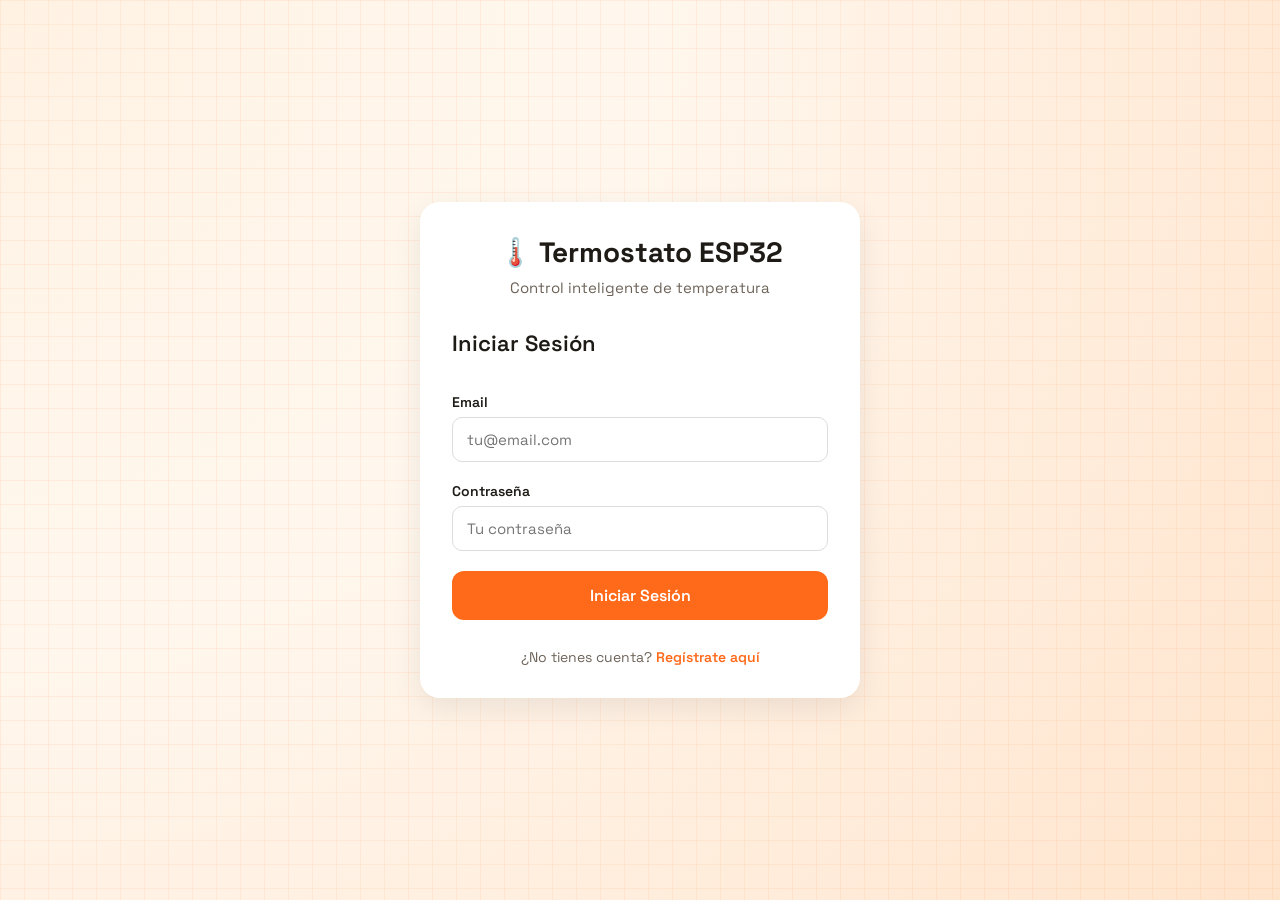
==== dashboard.html @ 2f94f792 "Initial commit" ====
<!DOCTYPE html>
<html lang="es">
<head>
  <meta charset="utf-8" />
  <meta name="viewport" content="width=device-width, initial-scale=1" />
  <title>Mis Dispositivos - Termostato ESP32</title>
  <link rel="preconnect" href="https://fonts.googleapis.com" />
  <link rel="preconnect" href="https://fonts.gstatic.com" crossorigin />
  <link href="https://fonts.googleapis.com/css2?family=Space+Grotesk:wght@300;400;500;600;700&display=swap" rel="stylesheet" />
  <link rel="stylesheet" href="css/dashboard.css" />
</head>
<body>
  <div class="bg-grid"></div>
  <div class="app">
    <header class="topbar">
      <div class="title-block">
        <h1>Mis Dispositivos</h1>
        <p class="user-name" id="userName">Cargando...</p>
      </div>
      <div class="actions">
        <button class="secondary-btn" id="logoutBtn">Cerrar Sesión</button>
      </div>
    </header>

    <main class="content">
      <div class="devices-header">
        <h2>Termostatos</h2>
        <button class="primary-btn" id="addDeviceBtn">+ Añadir Dispositivo</button>
      </div>

      <div class="empty-state" id="emptyState">
        <div class="big-icon">🌡️</div>
        <h3>No tienes dispositivos</h3>
        <p>Añade tu primer termostato ESP32 para comenzar</p>
        <button class="primary-btn" id="addDeviceBtnEmpty">Añadir Dispositivo</button>
      </div>

      <div class="devices-grid" id="devicesGrid"></div>

      <div class="loading-spinner" id="loadingSpinner"></div>
    </main>

    <!-- Claim Device Modal -->
    <div class="modal" id="claimModal">
      <div class="modal-card">
        <div class="modal-header">
          <h3>Añadir Dispositivo</h3>
          <button class="close-btn" id="closeModalBtn">✕</button>
        </div>
        <div class="modal-body">
          <p class="modal-description">
            Ingresa la dirección MAC de tu termostato ESP32. La encontrarás impresa en la carcasa del dispositivo.
          </p>

          <form id="claimForm">
            <div class="form-group">
              <label for="macAddress">Dirección MAC</label>
              <input
                type="text"
                id="macAddress"
                required
                placeholder="AA:BB:CC:DD:EE:FF"
                pattern="[0-9A-Fa-f:]{17}"
                maxlength="17"
              />
              <small>Formato: AA:BB:CC:DD:EE:FF</small>
            </div>

            <div class="form-group">
              <label for="deviceAlias">Nombre (opcional)</label>
              <input
                type="text"
                id="deviceAlias"
                placeholder="Ej: Sala, Dormitorio, Oficina"
                maxlength="50"
              />
            </div>

            <div class="error-message" id="claimError"></div>

            <div class="modal-actions">
              <button type="button" class="secondary-btn" id="cancelClaimBtn">Cancelar</button>
              <button type="submit" class="primary-btn">Añadir</button>
            </div>
          </form>
        </div>
      </div>
    </div>
  </div>

  <script src="js/config.js"></script>
  <script src="js/api.js"></script>
  <script src="js/dashboard.js"></script>
</body>
</html>
---- css/dashboard.css ----
:root {
  --bg-1: #fff2e3;
  --bg-2: #ffe4cc;
  --ink: #1e1b16;
  --muted: #6d6359;
  --accent: #ff6a1a;
  --accent-2: #1d8bfd;
  --card: #ffffff;
  --shadow: 0 10px 30px rgba(0, 0, 0, 0.08);
  --success: #2ecc71;
}

* {
  box-sizing: border-box;
}

body {
  margin: 0;
  font-family: "Space Grotesk", sans-serif;
  color: var(--ink);
  background: radial-gradient(circle at top left, var(--bg-1), #fff7ee 40%, var(--bg-2) 100%);
  min-height: 100vh;
}

.bg-grid {
  position: fixed;
  inset: 0;
  background-image: linear-gradient(rgba(255, 125, 35, 0.08) 1px, transparent 1px),
    linear-gradient(90deg, rgba(255, 125, 35, 0.08) 1px, transparent 1px);
  background-size: 24px 24px;
  pointer-events: none;
  z-index: 0;
}

.app {
  position: relative;
  z-index: 1;
  max-width: 1200px;
  margin: 0 auto;
  padding: 24px 20px 40px;
}

.topbar {
  display: flex;
  justify-content: space-between;
  align-items: center;
  background: var(--card);
  border-radius: 16px;
  padding: 16px 20px;
  box-shadow: var(--shadow);
  margin-bottom: 24px;
}

.title-block h1 {
  margin: 0 0 4px;
  font-size: 24px;
}

.user-name {
  margin: 0;
  color: var(--muted);
  font-size: 14px;
}

.primary-btn,
.secondary-btn {
  border: none;
  border-radius: 12px;
  padding: 12px 18px;
  font-weight: 600;
  cursor: pointer;
  font-family: inherit;
  transition: opacity 0.2s;
}

.primary-btn {
  background: var(--accent);
  color: #fff;
}

.secondary-btn {
  background: var(--accent-2);
  color: #fff;
}

.primary-btn:hover,
.secondary-btn:hover {
  opacity: 0.9;
}

.content {
  margin-top: 24px;
}

.devices-header {
  display: flex;
  justify-content: space-between;
  align-items: center;
  margin-bottom: 20px;
}

.devices-header h2 {
  margin: 0;
  font-size: 20px;
}

.empty-state {
  background: var(--card);
  border-radius: 20px;
  padding: 60px 32px;
  text-align: center;
  box-shadow: var(--shadow);
}

.empty-state .big-icon {
  font-size: 80px;
  margin-bottom: 16px;
}

.empty-state h3 {
  margin: 0 0 8px;
  font-size: 20px;
}

.empty-state p {
  margin: 0 0 24px;
  color: var(--muted);
}

.devices-grid {
  display: grid;
  grid-template-columns: repeat(auto-fill, minmax(300px, 1fr));
  gap: 20px;
}

.device-card {
  background: var(--card);
  border-radius: 16px;
  padding: 20px;
  box-shadow: var(--shadow);
  cursor: pointer;
  transition: transform 0.2s, box-shadow 0.2s;
}

.device-card:hover {
  transform: translateY(-4px);
  box-shadow: 0 12px 35px rgba(0, 0, 0, 0.12);
}

.device-header {
  display: flex;
  justify-content: space-between;
  align-items: start;
  margin-bottom: 12px;
}

.device-icon {
  font-size: 36px;
}

.device-status {
  display: flex;
  align-items: center;
  gap: 6px;
  font-size: 12px;
  font-weight: 600;
}

.device-status.online {
  color: var(--success);
}

.device-status.offline {
  color: var(--muted);
}

.status-indicator {
  width: 8px;
  height: 8px;
  border-radius: 50%;
  background: currentColor;
}

.device-name {
  font-size: 18px;
  font-weight: 700;
  margin: 0 0 4px;
}

.device-mac {
  font-family: ui-monospace, SFMono-Regular, Menlo, Monaco, Consolas, monospace;
  font-size: 12px;
  color: var(--muted);
  margin: 0;
}

.device-actions {
  display: flex;
  gap: 8px;
  margin-top: 16px;
}

.device-btn {
  flex: 1;
  border: none;
  padding: 10px;
  border-radius: 10px;
  font-weight: 600;
  font-size: 14px;
  cursor: pointer;
  font-family: inherit;
}

.control-btn {
  background: var(--accent);
  color: #fff;
}

.unclaim-btn {
  background: #f5f5f5;
  color: var(--muted);
}

.unclaim-btn:hover {
  background: #ffebee;
  color: #c62828;
}

.loading-spinner {
  display: none;
  width: 40px;
  height: 40px;
  border: 4px solid rgba(255, 106, 26, 0.2);
  border-top-color: var(--accent);
  border-radius: 50%;
  animation: spin 0.8s linear infinite;
  margin: 40px auto;
}

.loading-spinner.show {
  display: block;
}

/* Modal Styles */
.modal {
  position: fixed;
  inset: 0;
  background: rgba(30, 27, 22, 0.5);
  display: none;
  align-items: center;
  justify-content: center;
  z-index: 100;
}

.modal.show {
  display: flex;
}

.modal-card {
  background: #fff;
  border-radius: 16px;
  padding: 24px;
  width: min(440px, 90vw);
  box-shadow: 0 20px 60px rgba(0, 0, 0, 0.2);
}

.modal-header {
  display: flex;
  justify-content: space-between;
  align-items: center;
  margin-bottom: 20px;
}

.modal-header h3 {
  margin: 0;
  font-size: 20px;
}

.close-btn {
  border: none;
  background: transparent;
  color: var(--muted);
  font-size: 24px;
  cursor: pointer;
  padding: 0;
  width: 32px;
  height: 32px;
  line-height: 1;
}

.close-btn:hover {
  color: var(--ink);
}

.modal-description {
  color: var(--muted);
  font-size: 14px;
  margin: 0 0 20px;
  line-height: 1.5;
}

.form-group {
  display: flex;
  flex-direction: column;
  gap: 6px;
  margin-bottom: 16px;
}

.form-group label {
  font-weight: 600;
  font-size: 14px;
}

.form-group input {
  padding: 12px 14px;
  border: 1px solid #ddd;
  border-radius: 10px;
  font-family: inherit;
  font-size: 15px;
  transition: border-color 0.2s;
}

.form-group input:focus {
  outline: none;
  border-color: var(--accent);
  box-shadow: 0 0 0 3px rgba(255, 106, 26, 0.1);
}

.form-group small {
  color: var(--muted);
  font-size: 12px;
}

.error-message {
  display: none;
  background: #ffebee;
  color: #c62828;
  padding: 12px 14px;
  border-radius: 10px;
  font-size: 14px;
  border: 1px solid #ef9a9a;
  margin-bottom: 16px;
}

.error-message.show {
  display: block;
}

.modal-actions {
  display: flex;
  gap: 12px;
  margin-top: 20px;
}

.modal-actions button {
  flex: 1;
}

@keyframes spin {
  to {
    transform: rotate(360deg);
  }
}

@media (max-width: 720px) {
  .topbar {
    flex-direction: column;
    align-items: flex-start;
    gap: 12px;
  }

  .devices-header {
    flex-direction: column;
    align-items: flex-start;
    gap: 12px;
  }

  .devices-grid {
    grid-template-columns: 1fr;
  }
}
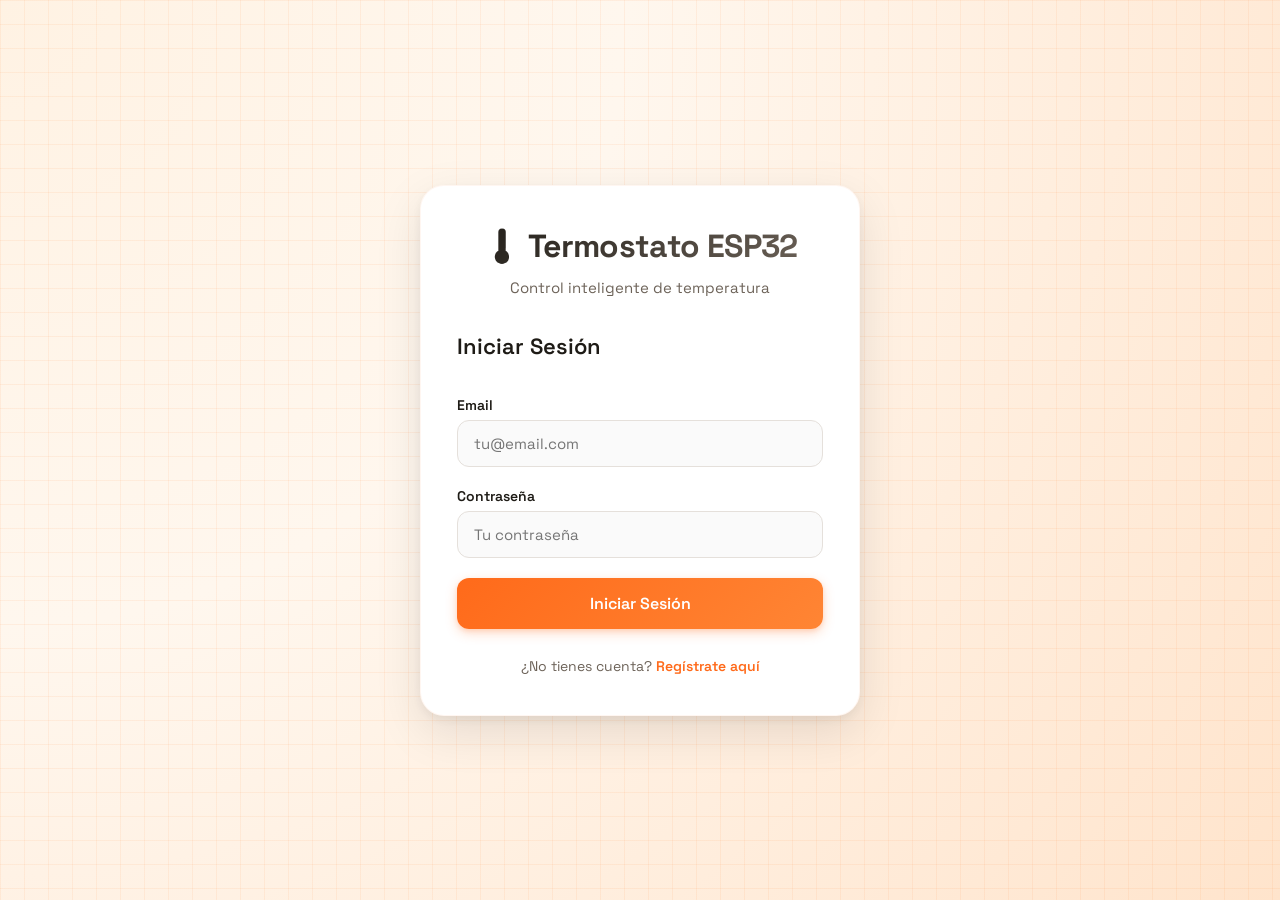
==== commit 795060a3: "Optimize for mobile and fix slider issues   MOBILE OPTIMIZATIONS:   - Increase all touch targets to " ====
--- a/dashboard.html
+++ b/dashboard.html
@@ -2,7 +2,10 @@
 <html lang="es">
 <head>
   <meta charset="utf-8" />
-  <meta name="viewport" content="width=device-width, initial-scale=1" />
+  <meta name="viewport" content="width=device-width, initial-scale=1, maximum-scale=5, user-scalable=yes" />
+  <meta name="theme-color" content="#ff6a1a" />
+  <meta name="apple-mobile-web-app-capable" content="yes" />
+  <meta name="apple-mobile-web-app-status-bar-style" content="default" />
   <title>Mis Dispositivos - Termostato ESP32</title>
   <link rel="preconnect" href="https://fonts.googleapis.com" />
   <link rel="preconnect" href="https://fonts.gstatic.com" crossorigin />
--- a/css/dashboard.css
+++ b/css/dashboard.css
@@ -6,12 +6,15 @@
   --accent: #ff6a1a;
   --accent-2: #1d8bfd;
   --card: #ffffff;
-  --shadow: 0 10px 30px rgba(0, 0, 0, 0.08);
+  --shadow-sm: 0 2px 8px rgba(0, 0, 0, 0.04);
+  --shadow: 0 8px 24px rgba(0, 0, 0, 0.06), 0 2px 6px rgba(0, 0, 0, 0.04);
+  --shadow-lg: 0 16px 48px rgba(0, 0, 0, 0.1), 0 4px 12px rgba(0, 0, 0, 0.06);
   --success: #2ecc71;
 }
 
 * {
   box-sizing: border-box;
+  -webkit-tap-highlight-color: rgba(255, 106, 26, 0.2);
 }
 
 body {
@@ -20,6 +23,19 @@
   color: var(--ink);
   background: radial-gradient(circle at top left, var(--bg-1), #fff7ee 40%, var(--bg-2) 100%);
   min-height: 100vh;
+  -webkit-font-smoothing: antialiased;
+  -moz-osx-font-smoothing: grayscale;
+  touch-action: manipulation;
+}
+
+/* Prevenir selección accidental de texto en elementos de UI */
+button,
+.device-card,
+.device-btn {
+  -webkit-user-select: none;
+  -moz-user-select: none;
+  -ms-user-select: none;
+  user-select: none;
 }
 
 .bg-grid {
@@ -37,7 +53,19 @@
   z-index: 1;
   max-width: 1200px;
   margin: 0 auto;
-  padding: 24px 20px 40px;
+  padding: 32px 24px 48px;
+  animation: fadeIn 0.6s cubic-bezier(0.16, 1, 0.3, 1);
+}
+
+@keyframes fadeIn {
+  from {
+    opacity: 0;
+    transform: translateY(10px);
+  }
+  to {
+    opacity: 1;
+    transform: translateY(0);
+  }
 }
 
 .topbar {
@@ -45,15 +73,23 @@
   justify-content: space-between;
   align-items: center;
   background: var(--card);
-  border-radius: 16px;
-  padding: 16px 20px;
+  border-radius: 20px;
+  padding: 20px 28px;
   box-shadow: var(--shadow);
-  margin-bottom: 24px;
+  margin-bottom: 28px;
+  border: 1px solid rgba(255, 106, 26, 0.06);
+  transition: box-shadow 0.3s;
 }
 
 .title-block h1 {
-  margin: 0 0 4px;
-  font-size: 24px;
+  margin: 0 0 6px;
+  font-size: 28px;
+  font-weight: 700;
+  letter-spacing: -0.02em;
+  background: linear-gradient(135deg, var(--ink) 0%, var(--muted) 100%);
+  -webkit-background-clip: text;
+  -webkit-text-fill-color: transparent;
+  background-clip: text;
 }
 
 .user-name {
@@ -66,26 +102,42 @@
 .secondary-btn {
   border: none;
   border-radius: 12px;
-  padding: 12px 18px;
+  padding: 13px 22px;
   font-weight: 600;
   cursor: pointer;
   font-family: inherit;
-  transition: opacity 0.2s;
+  transition: all 0.2s cubic-bezier(0.4, 0, 0.2, 1);
+  font-size: 15px;
 }
 
 .primary-btn {
-  background: var(--accent);
+  background: linear-gradient(135deg, var(--accent) 0%, #ff8534 100%);
   color: #fff;
+  box-shadow: 0 4px 12px rgba(255, 106, 26, 0.25), 0 2px 4px rgba(255, 106, 26, 0.15);
 }
 
 .secondary-btn {
-  background: var(--accent-2);
+  background: linear-gradient(135deg, var(--accent-2) 0%, #4fa3ff 100%);
   color: #fff;
+  box-shadow: 0 4px 12px rgba(29, 139, 253, 0.25), 0 2px 4px rgba(29, 139, 253, 0.15);
 }
 
 .primary-btn:hover,
 .secondary-btn:hover {
-  opacity: 0.9;
+  transform: translateY(-2px);
+}
+
+.primary-btn:hover {
+  box-shadow: 0 6px 20px rgba(255, 106, 26, 0.3), 0 3px 6px rgba(255, 106, 26, 0.2);
+}
+
+.secondary-btn:hover {
+  box-shadow: 0 6px 20px rgba(29, 139, 253, 0.3), 0 3px 6px rgba(29, 139, 253, 0.2);
+}
+
+.primary-btn:active,
+.secondary-btn:active {
+  transform: translateY(0);
 }
 
 .content {
@@ -106,10 +158,11 @@
 
 .empty-state {
   background: var(--card);
-  border-radius: 20px;
-  padding: 60px 32px;
+  border-radius: 24px;
+  padding: 72px 40px;
   text-align: center;
   box-shadow: var(--shadow);
+  border: 1px solid rgba(255, 106, 26, 0.06);
 }
 
 .empty-state .big-icon {
@@ -135,16 +188,36 @@
 
 .device-card {
   background: var(--card);
-  border-radius: 16px;
-  padding: 20px;
+  border-radius: 20px;
+  padding: 24px;
   box-shadow: var(--shadow);
   cursor: pointer;
-  transition: transform 0.2s, box-shadow 0.2s;
+  transition: all 0.3s cubic-bezier(0.4, 0, 0.2, 1);
+  border: 1px solid rgba(255, 106, 26, 0.06);
+  position: relative;
+  overflow: hidden;
+}
+
+.device-card::before {
+  content: '';
+  position: absolute;
+  top: 0;
+  left: 0;
+  right: 0;
+  height: 3px;
+  background: linear-gradient(90deg, var(--accent) 0%, #ff8534 100%);
+  opacity: 0;
+  transition: opacity 0.3s;
 }
 
 .device-card:hover {
-  transform: translateY(-4px);
-  box-shadow: 0 12px 35px rgba(0, 0, 0, 0.12);
+  transform: translateY(-6px);
+  box-shadow: var(--shadow-lg);
+  border-color: rgba(255, 106, 26, 0.12);
+}
+
+.device-card:hover::before {
+  opacity: 1;
 }
 
 .device-header {
@@ -179,6 +252,20 @@
   height: 8px;
   border-radius: 50%;
   background: currentColor;
+  animation: pulse 2s cubic-bezier(0.4, 0, 0.6, 1) infinite;
+}
+
+.device-status.offline .status-indicator {
+  animation: none;
+}
+
+@keyframes pulse {
+  0%, 100% {
+    opacity: 1;
+  }
+  50% {
+    opacity: 0.5;
+  }
 }
 
 .device-name {
@@ -203,27 +290,37 @@
 .device-btn {
   flex: 1;
   border: none;
-  padding: 10px;
-  border-radius: 10px;
+  padding: 11px 16px;
+  border-radius: 12px;
   font-weight: 600;
   font-size: 14px;
   cursor: pointer;
   font-family: inherit;
+  transition: all 0.2s cubic-bezier(0.4, 0, 0.2, 1);
 }
 
 .control-btn {
-  background: var(--accent);
+  background: linear-gradient(135deg, var(--accent) 0%, #ff8534 100%);
   color: #fff;
+  box-shadow: 0 2px 8px rgba(255, 106, 26, 0.2);
+}
+
+.control-btn:hover {
+  box-shadow: 0 4px 12px rgba(255, 106, 26, 0.3);
+  transform: translateY(-1px);
 }
 
 .unclaim-btn {
   background: #f5f5f5;
   color: var(--muted);
+  border: 1.5px solid transparent;
 }
 
 .unclaim-btn:hover {
   background: #ffebee;
   color: #c62828;
+  border-color: #ffcdd2;
+  transform: translateY(-1px);
 }
 
 .loading-spinner {
@@ -258,10 +355,23 @@
 
 .modal-card {
   background: #fff;
-  border-radius: 16px;
-  padding: 24px;
-  width: min(440px, 90vw);
-  box-shadow: 0 20px 60px rgba(0, 0, 0, 0.2);
+  border-radius: 20px;
+  padding: 28px;
+  width: min(460px, 90vw);
+  box-shadow: 0 24px 72px rgba(0, 0, 0, 0.15), 0 8px 24px rgba(0, 0, 0, 0.1);
+  border: 1px solid rgba(255, 106, 26, 0.06);
+  animation: modalSlideUp 0.3s cubic-bezier(0.16, 1, 0.3, 1);
+}
+
+@keyframes modalSlideUp {
+  from {
+    opacity: 0;
+    transform: translateY(20px) scale(0.95);
+  }
+  to {
+    opacity: 1;
+    transform: translateY(0) scale(1);
+  }
 }
 
 .modal-header {
@@ -312,18 +422,26 @@
 }
 
 .form-group input {
-  padding: 12px 14px;
-  border: 1px solid #ddd;
-  border-radius: 10px;
+  padding: 13px 16px;
+  border: 1.5px solid #e5e0db;
+  border-radius: 12px;
   font-family: inherit;
   font-size: 15px;
-  transition: border-color 0.2s;
+  transition: all 0.2s cubic-bezier(0.4, 0, 0.2, 1);
+  background: #fafafa;
+}
+
+.form-group input:hover {
+  border-color: #d4cec6;
+  background: #ffffff;
 }
 
 .form-group input:focus {
   outline: none;
   border-color: var(--accent);
-  box-shadow: 0 0 0 3px rgba(255, 106, 26, 0.1);
+  box-shadow: 0 0 0 4px rgba(255, 106, 26, 0.08), 0 1px 2px rgba(0, 0, 0, 0.05);
+  background: #ffffff;
+  transform: translateY(-1px);
 }
 
 .form-group small {
@@ -362,20 +480,163 @@
   }
 }
 
+/* Optimizaciones para Móvil */
 @media (max-width: 720px) {
+  .app {
+    padding: 20px 16px 40px;
+  }
+
   .topbar {
     flex-direction: column;
     align-items: flex-start;
-    gap: 12px;
+    gap: 14px;
+    padding: 18px 20px;
+  }
+
+  .title-block h1 {
+    font-size: 26px;
+  }
+
+  .user-name {
+    font-size: 15px;
+  }
+
+  .primary-btn,
+  .secondary-btn {
+    padding: 15px 24px;
+    font-size: 16px;
+    min-height: 52px;
+    width: 100%;
   }
 
   .devices-header {
     flex-direction: column;
     align-items: flex-start;
-    gap: 12px;
+    gap: 14px;
+  }
+
+  .devices-header h2 {
+    font-size: 21px;
+  }
+
+  .devices-header .primary-btn {
+    width: 100%;
   }
 
   .devices-grid {
     grid-template-columns: 1fr;
-  }
-}
+    gap: 16px;
+  }
+
+  .device-card {
+    padding: 22px 20px;
+  }
+
+  .device-icon {
+    font-size: 40px;
+  }
+
+  .device-name {
+    font-size: 19px;
+  }
+
+  .device-mac {
+    font-size: 13px;
+  }
+
+  .device-status {
+    font-size: 13px;
+  }
+
+  .device-btn {
+    padding: 13px 16px;
+    font-size: 15px;
+    min-height: 48px;
+  }
+
+  .empty-state {
+    padding: 60px 32px;
+  }
+
+  .empty-state .big-icon {
+    font-size: 90px;
+  }
+
+  .empty-state h3 {
+    font-size: 22px;
+  }
+
+  .empty-state p {
+    font-size: 15px;
+  }
+
+  /* Modal */
+  .modal-card {
+    padding: 24px 20px;
+  }
+
+  .modal-header h3 {
+    font-size: 21px;
+  }
+
+  .close-btn {
+    width: 40px;
+    height: 40px;
+    font-size: 26px;
+  }
+
+  .modal-description {
+    font-size: 15px;
+  }
+
+  .form-group label {
+    font-size: 15px;
+  }
+
+  .form-group input {
+    padding: 15px 18px;
+    font-size: 16px;
+    min-height: 52px;
+  }
+
+  .form-group small {
+    font-size: 13px;
+  }
+
+  .error-message {
+    padding: 16px 18px;
+    font-size: 15px;
+  }
+
+  .modal-actions {
+    gap: 12px;
+    margin-top: 24px;
+  }
+
+  .modal-actions button {
+    min-height: 52px;
+    font-size: 16px;
+  }
+}
+
+@media (max-width: 380px) {
+  .app {
+    padding: 16px 12px 32px;
+  }
+
+  .topbar {
+    padding: 16px;
+  }
+
+  .device-card {
+    padding: 20px 16px;
+  }
+
+  .empty-state {
+    padding: 48px 24px;
+  }
+
+  .modal-card {
+    padding: 20px 16px;
+  }
+}
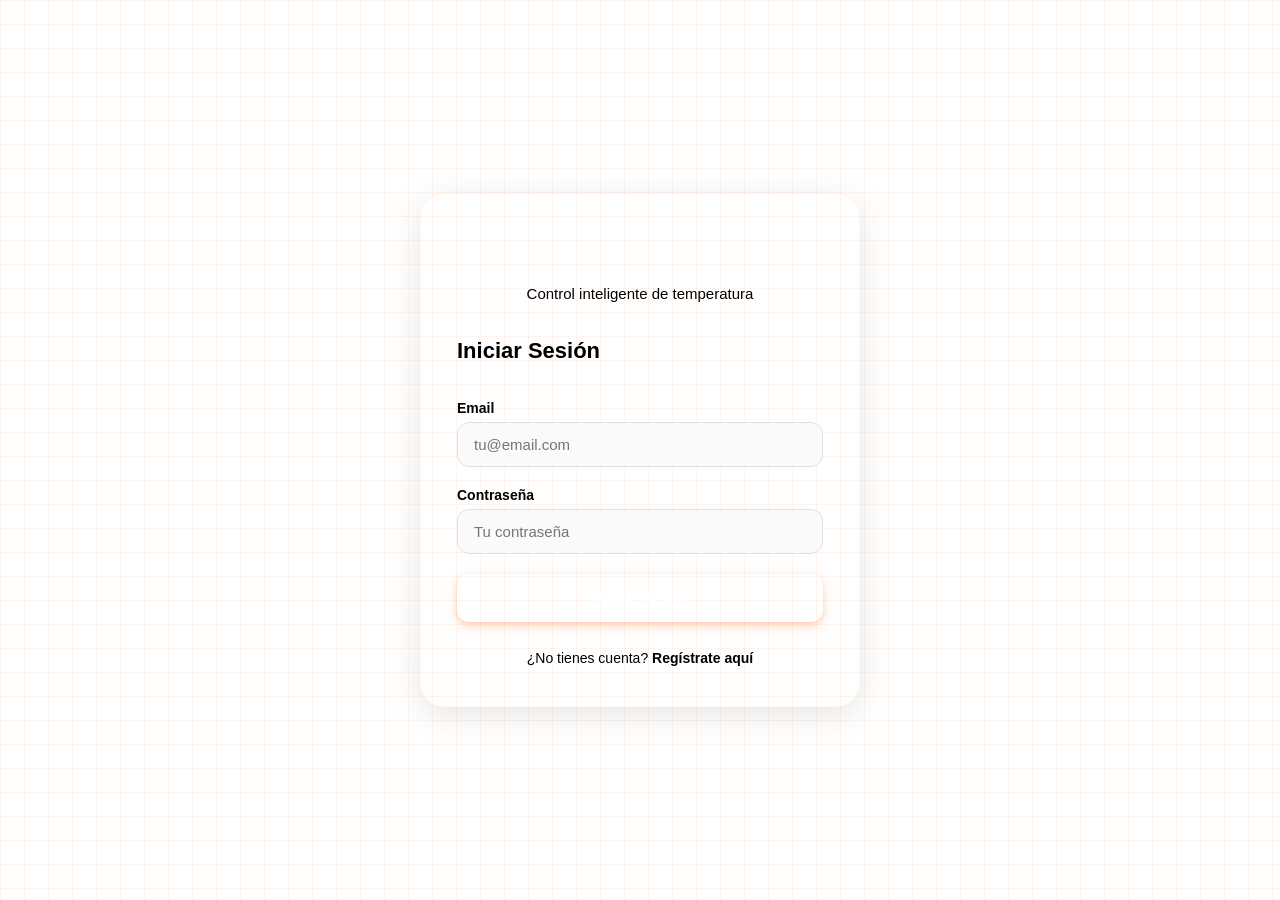
==== commit 43a6c191: "feat: add Nature Distilled CSS variables and Inter font - Updated font import from Space Grotesk to " ====
--- a/dashboard.html
+++ b/dashboard.html
@@ -9,7 +9,7 @@
   <title>Mis Dispositivos - Termostato ESP32</title>
   <link rel="preconnect" href="https://fonts.googleapis.com" />
   <link rel="preconnect" href="https://fonts.gstatic.com" crossorigin />
-  <link href="https://fonts.googleapis.com/css2?family=Space+Grotesk:wght@300;400;500;600;700&display=swap" rel="stylesheet" />
+  <link href="https://fonts.googleapis.com/css2?family=Inter:wght@400;500;600;700&display=swap" rel="stylesheet" />
   <link rel="stylesheet" href="css/dashboard.css" />
 </head>
 <body>
@@ -91,8 +91,8 @@
     </div>
   </div>
 
-  <script src="js/config.js"></script>
-  <script src="js/api.js"></script>
-  <script src="js/dashboard.js"></script>
+  <script src="js/config.js?v=20260318"></script>
+  <script src="js/api.js?v=20260318"></script>
+  <script src="js/dashboard.js?v=20260318"></script>
 </body>
 </html>
--- a/css/dashboard.css
+++ b/css/dashboard.css
@@ -1,15 +1,41 @@
 :root {
-  --bg-1: #fff2e3;
-  --bg-2: #ffe4cc;
-  --ink: #1e1b16;
-  --muted: #6d6359;
-  --accent: #ff6a1a;
-  --accent-2: #1d8bfd;
-  --card: #ffffff;
-  --shadow-sm: 0 2px 8px rgba(0, 0, 0, 0.04);
-  --shadow: 0 8px 24px rgba(0, 0, 0, 0.06), 0 2px 6px rgba(0, 0, 0, 0.04);
-  --shadow-lg: 0 16px 48px rgba(0, 0, 0, 0.1), 0 4px 12px rgba(0, 0, 0, 0.06);
-  --success: #2ecc71;
+  /* Nature Distilled Palette */
+  --color-terracotta: #C67B5C;
+  --color-arcilla: #B5651D;
+  --color-arena: #F5F0E1;
+  --color-crema: #FAF7F2;
+  --color-tierra: #3D2F2A;
+  --color-madera: #8B7355;
+  --color-verde-salvia: #7A9B76;
+
+  /* Shadows */
+  --shadow-sm: 0 2px 8px rgba(61, 47, 42, 0.06);
+  --shadow-md: 0 8px 24px rgba(61, 47, 42, 0.06), 0 2px 6px rgba(61, 47, 42, 0.04);
+  --shadow-lg: 0 8px 32px rgba(61, 47, 42, 0.12);
+  --shadow-button: 0 4px 12px rgba(198, 123, 92, 0.25);
+
+  /* Border Radius */
+  --radius-sm: 8px;
+  --radius-md: 12px;
+  --radius-lg: 16px;
+  --radius-xl: 20px;
+
+  /* Spacing */
+  --space-sm: 8px;
+  --space-md: 16px;
+  --space-lg: 24px;
+  --space-xl: 32px;
+
+  /* Typography */
+  --font-primary: 'Inter', -apple-system, BlinkMacSystemFont, 'Segoe UI', system-ui, sans-serif;
+  --font-weight-regular: 400;
+  --font-weight-medium: 500;
+  --font-weight-semibold: 600;
+  --font-weight-bold: 700;
+
+  /* Transitions */
+  --transition-quick: 200ms ease-out;
+  --transition-base: 300ms ease-out;
 }
 
 * {
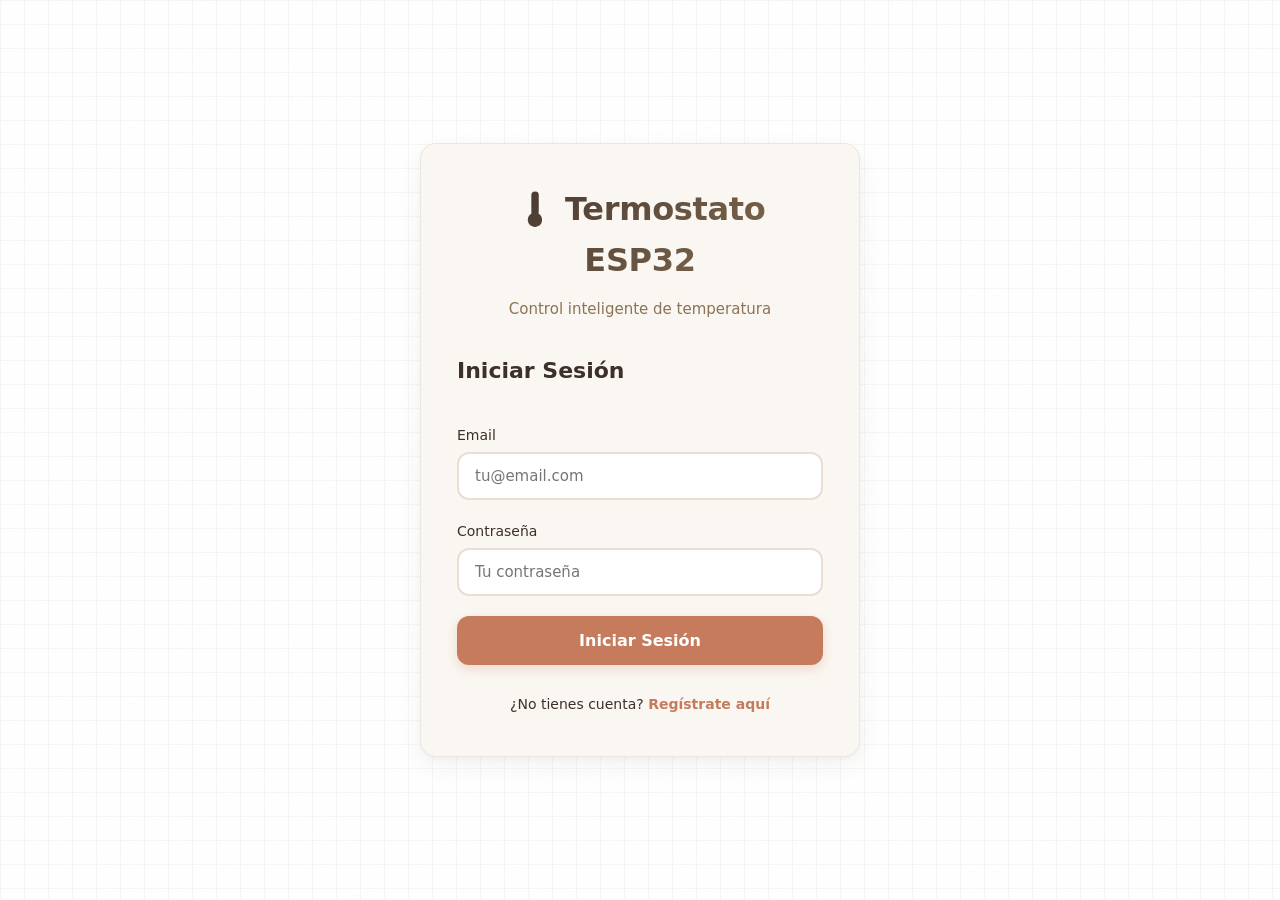
==== commit 55aad760: "feat: add responsive design, accessibility, and grain texture - Add responsive media queries for tab" ====
--- a/dashboard.html
+++ b/dashboard.html
@@ -14,6 +14,7 @@
 </head>
 <body>
   <div class="bg-grid"></div>
+  <div class="grain-texture"></div>
   <div class="app">
     <header class="topbar">
       <div class="title-block">
--- a/css/dashboard.css
+++ b/css/dashboard.css
@@ -45,8 +45,9 @@
 
 body {
   margin: 0;
-  font-family: "Space Grotesk", sans-serif;
-  color: var(--ink);
+  font-family: var(--font-primary);
+  color: var(--color-tierra);
+  line-height: 1.6;
   background: radial-gradient(circle at top left, var(--bg-1), #fff7ee 40%, var(--bg-2) 100%);
   min-height: 100vh;
   -webkit-font-smoothing: antialiased;
@@ -98,21 +99,21 @@
   display: flex;
   justify-content: space-between;
   align-items: center;
-  background: var(--card);
+  background: var(--color-crema);
   border-radius: 20px;
   padding: 20px 28px;
-  box-shadow: var(--shadow);
+  box-shadow: var(--shadow-md);
   margin-bottom: 28px;
-  border: 1px solid rgba(255, 106, 26, 0.06);
+  border: 1px solid rgba(139, 115, 85, 0.12);
   transition: box-shadow 0.3s;
 }
 
 .title-block h1 {
   margin: 0 0 6px;
   font-size: 28px;
-  font-weight: 700;
-  letter-spacing: -0.02em;
-  background: linear-gradient(135deg, var(--ink) 0%, var(--muted) 100%);
+  font-weight: var(--font-weight-bold);
+  letter-spacing: -0.01em;
+  background: linear-gradient(135deg, var(--color-tierra) 0%, var(--color-madera) 100%);
   -webkit-background-clip: text;
   -webkit-text-fill-color: transparent;
   background-clip: text;
@@ -120,14 +121,14 @@
 
 .user-name {
   margin: 0;
-  color: var(--muted);
+  color: var(--color-madera);
   font-size: 14px;
 }
 
 .primary-btn,
 .secondary-btn {
   border: none;
-  border-radius: 12px;
+  border-radius: var(--radius-md);
   padding: 13px 22px;
   font-weight: 600;
   cursor: pointer;
@@ -137,33 +138,34 @@
 }
 
 .primary-btn {
-  background: linear-gradient(135deg, var(--accent) 0%, #ff8534 100%);
+  background: var(--color-terracotta);
   color: #fff;
-  box-shadow: 0 4px 12px rgba(255, 106, 26, 0.25), 0 2px 4px rgba(255, 106, 26, 0.15);
+  box-shadow: var(--shadow-button);
 }
 
 .secondary-btn {
-  background: linear-gradient(135deg, var(--accent-2) 0%, #4fa3ff 100%);
-  color: #fff;
-  box-shadow: 0 4px 12px rgba(29, 139, 253, 0.25), 0 2px 4px rgba(29, 139, 253, 0.15);
-}
-
-.primary-btn:hover,
+  background: transparent;
+  color: var(--color-terracotta);
+  border: 2px solid var(--color-terracotta);
+}
+
+.primary-btn:hover {
+  background: var(--color-arcilla);
+  transform: translateY(-2px);
+  box-shadow: var(--shadow-button);
+}
+
 .secondary-btn:hover {
+  background: rgba(198, 123, 92, 0.08);
   transform: translateY(-2px);
 }
 
-.primary-btn:hover {
-  box-shadow: 0 6px 20px rgba(255, 106, 26, 0.3), 0 3px 6px rgba(255, 106, 26, 0.2);
-}
-
-.secondary-btn:hover {
-  box-shadow: 0 6px 20px rgba(29, 139, 253, 0.3), 0 3px 6px rgba(29, 139, 253, 0.2);
-}
-
-.primary-btn:active,
+.primary-btn:active {
+  transform: scale(0.98);
+}
+
 .secondary-btn:active {
-  transform: translateY(0);
+  transform: scale(0.98);
 }
 
 .content {
@@ -180,25 +182,29 @@
 .devices-header h2 {
   margin: 0;
   font-size: 20px;
+  font-weight: var(--font-weight-semibold);
+  color: var(--color-tierra);
 }
 
 .empty-state {
-  background: var(--card);
-  border-radius: 24px;
+  background: var(--color-crema);
+  border-radius: var(--radius-lg);
   padding: 72px 40px;
   text-align: center;
-  box-shadow: var(--shadow);
-  border: 1px solid rgba(255, 106, 26, 0.06);
+  box-shadow: var(--shadow-md);
+  border: 1px solid rgba(139, 115, 85, 0.12);
 }
 
 .empty-state .big-icon {
-  font-size: 80px;
+  font-size: 64px;
   margin-bottom: 16px;
 }
 
 .empty-state h3 {
   margin: 0 0 8px;
   font-size: 20px;
+  font-weight: var(--font-weight-semibold);
+  color: var(--color-tierra);
 }
 
 .empty-state p {
@@ -208,18 +214,18 @@
 
 .devices-grid {
   display: grid;
-  grid-template-columns: repeat(auto-fill, minmax(300px, 1fr));
+  grid-template-columns: repeat(auto-fill, minmax(280px, 1fr));
   gap: 20px;
 }
 
 .device-card {
-  background: var(--card);
-  border-radius: 20px;
+  background: var(--color-crema);
+  border-radius: var(--radius-lg);
   padding: 24px;
-  box-shadow: var(--shadow);
+  box-shadow: var(--shadow-md);
   cursor: pointer;
   transition: all 0.3s cubic-bezier(0.4, 0, 0.2, 1);
-  border: 1px solid rgba(255, 106, 26, 0.06);
+  border: 1px solid rgba(139, 115, 85, 0.12);
   position: relative;
   overflow: hidden;
 }
@@ -237,9 +243,8 @@
 }
 
 .device-card:hover {
-  transform: translateY(-6px);
+  transform: translateY(-2px);
   box-shadow: var(--shadow-lg);
-  border-color: rgba(255, 106, 26, 0.12);
 }
 
 .device-card:hover::before {
@@ -317,23 +322,30 @@
   flex: 1;
   border: none;
   padding: 11px 16px;
-  border-radius: 12px;
+  border-radius: var(--radius-md);
   font-weight: 600;
   font-size: 14px;
   cursor: pointer;
   font-family: inherit;
   transition: all 0.2s cubic-bezier(0.4, 0, 0.2, 1);
+  min-width: 44px;
+  min-height: 44px;
 }
 
 .control-btn {
-  background: linear-gradient(135deg, var(--accent) 0%, #ff8534 100%);
+  background: var(--color-terracotta);
   color: #fff;
-  box-shadow: 0 2px 8px rgba(255, 106, 26, 0.2);
+  box-shadow: var(--shadow-button);
 }
 
 .control-btn:hover {
-  box-shadow: 0 4px 12px rgba(255, 106, 26, 0.3);
+  background: var(--color-arcilla);
+  box-shadow: var(--shadow-button);
   transform: translateY(-1px);
+}
+
+.control-btn:active {
+  transform: scale(0.98);
 }
 
 .unclaim-btn {
@@ -369,6 +381,7 @@
   position: fixed;
   inset: 0;
   background: rgba(30, 27, 22, 0.5);
+  backdrop-filter: blur(4px);
   display: none;
   align-items: center;
   justify-content: center;
@@ -410,6 +423,8 @@
 .modal-header h3 {
   margin: 0;
   font-size: 20px;
+  font-weight: var(--font-weight-semibold);
+  color: var(--color-tierra);
 }
 
 .close-btn {
@@ -443,30 +458,30 @@
 }
 
 .form-group label {
-  font-weight: 600;
+  font-weight: var(--font-weight-medium);
   font-size: 14px;
+  color: var(--color-tierra);
 }
 
 .form-group input {
   padding: 13px 16px;
-  border: 1.5px solid #e5e0db;
+  border: 2px solid #E8DED3;
   border-radius: 12px;
   font-family: inherit;
   font-size: 15px;
   transition: all 0.2s cubic-bezier(0.4, 0, 0.2, 1);
-  background: #fafafa;
+  background: #FFFFFF;
 }
 
 .form-group input:hover {
   border-color: #d4cec6;
-  background: #ffffff;
 }
 
 .form-group input:focus {
-  outline: none;
-  border-color: var(--accent);
-  box-shadow: 0 0 0 4px rgba(255, 106, 26, 0.08), 0 1px 2px rgba(0, 0, 0, 0.05);
-  background: #ffffff;
+  outline: 2px solid rgba(198, 123, 92, 0.2);
+  border-color: var(--color-terracotta);
+  box-shadow: none;
+  background: #FFFFFF;
   transform: translateY(-1px);
 }
 
@@ -477,12 +492,12 @@
 
 .error-message {
   display: none;
-  background: #ffebee;
+  background: rgba(181, 101, 29, 0.05);
   color: #c62828;
   padding: 12px 14px;
   border-radius: 10px;
   font-size: 14px;
-  border: 1px solid #ef9a9a;
+  border: 2px solid var(--color-arcilla);
   margin-bottom: 16px;
 }
 
@@ -506,7 +521,65 @@
   }
 }
 
-/* Optimizaciones para Móvil */
+/* Grain Texture Overlay */
+.grain-texture {
+  position: fixed;
+  inset: 0;
+  background-image: url('data:image/svg+xml;utf8,<svg viewBox="0 0 200 200" xmlns="http://www.w3.org/2000/svg"><filter id="noiseFilter"><feTurbulence type="fractalNoise" baseFrequency="2" numOctaves="3" stitchTiles="stitch"/></filter><rect width="100%" height="100%" filter="url(%23noiseFilter)"/></svg>');
+  opacity: 0.03;
+  pointer-events: none;
+  z-index: 1;
+}
+
+/* Accessibility - Focus Styles */
+*:focus-visible {
+  outline: 2px solid var(--color-arcilla);
+  outline-offset: 2px;
+}
+
+/* Accessibility - Reduced Motion */
+@media (prefers-reduced-motion: reduce) {
+  *,
+  *::before,
+  *::after {
+    animation-duration: 0.01ms !important;
+    animation-iteration-count: 1 !important;
+    transition-duration: 0.01ms !important;
+  }
+}
+
+/* Responsive Design - Tablet */
+@media (max-width: 768px) {
+  .app {
+    padding: 24px 18px 44px;
+  }
+
+  .topbar {
+    padding: 18px 24px;
+  }
+
+  .title-block h1 {
+    font-size: 25px;
+  }
+
+  .devices-grid {
+    grid-template-columns: repeat(auto-fill, minmax(260px, 1fr));
+    gap: 18px;
+  }
+
+  .primary-btn,
+  .secondary-btn {
+    padding: 14px 20px;
+    font-size: 15px;
+  }
+
+  .modal-card {
+    width: min(440px, 92vw);
+    padding: 26px;
+  }
+}
+
+/* Responsive Design - Mobile */
 @media (max-width: 720px) {
   .app {
     padding: 20px 16px 40px;
@@ -597,8 +670,26 @@
   }
 
   /* Modal */
+  .modal {
+    align-items: flex-end;
+  }
+
   .modal-card {
     padding: 24px 20px;
+    width: 100%;
+    border-radius: var(--radius-lg) var(--radius-lg) 0 0;
+    animation: modalSlideFromBottom 0.3s cubic-bezier(0.16, 1, 0.3, 1);
+  }
+
+  @keyframes modalSlideFromBottom {
+    from {
+      opacity: 0;
+      transform: translateY(100%);
+    }
+    to {
+      opacity: 1;
+      transform: translateY(0);
+    }
   }
 
   .modal-header h3 {
@@ -645,6 +736,47 @@
   }
 }
 
+/* Responsive Design - Small Mobile */
+@media (max-width: 480px) {
+  .app {
+    padding: 18px 14px 36px;
+  }
+
+  .topbar {
+    padding: 16px 18px;
+    gap: 12px;
+  }
+
+  .title-block h1 {
+    font-size: 24px;
+  }
+
+  .devices-header h2 {
+    font-size: 20px;
+  }
+
+  .device-card {
+    padding: 20px 18px;
+  }
+
+  .device-icon {
+    font-size: 38px;
+  }
+
+  .device-name {
+    font-size: 18px;
+  }
+
+  .empty-state {
+    padding: 56px 28px;
+  }
+
+  .modal-card {
+    padding: 22px 18px;
+  }
+}
+
+/* Responsive Design - Extra Small Mobile */
 @media (max-width: 380px) {
   .app {
     padding: 16px 12px 32px;
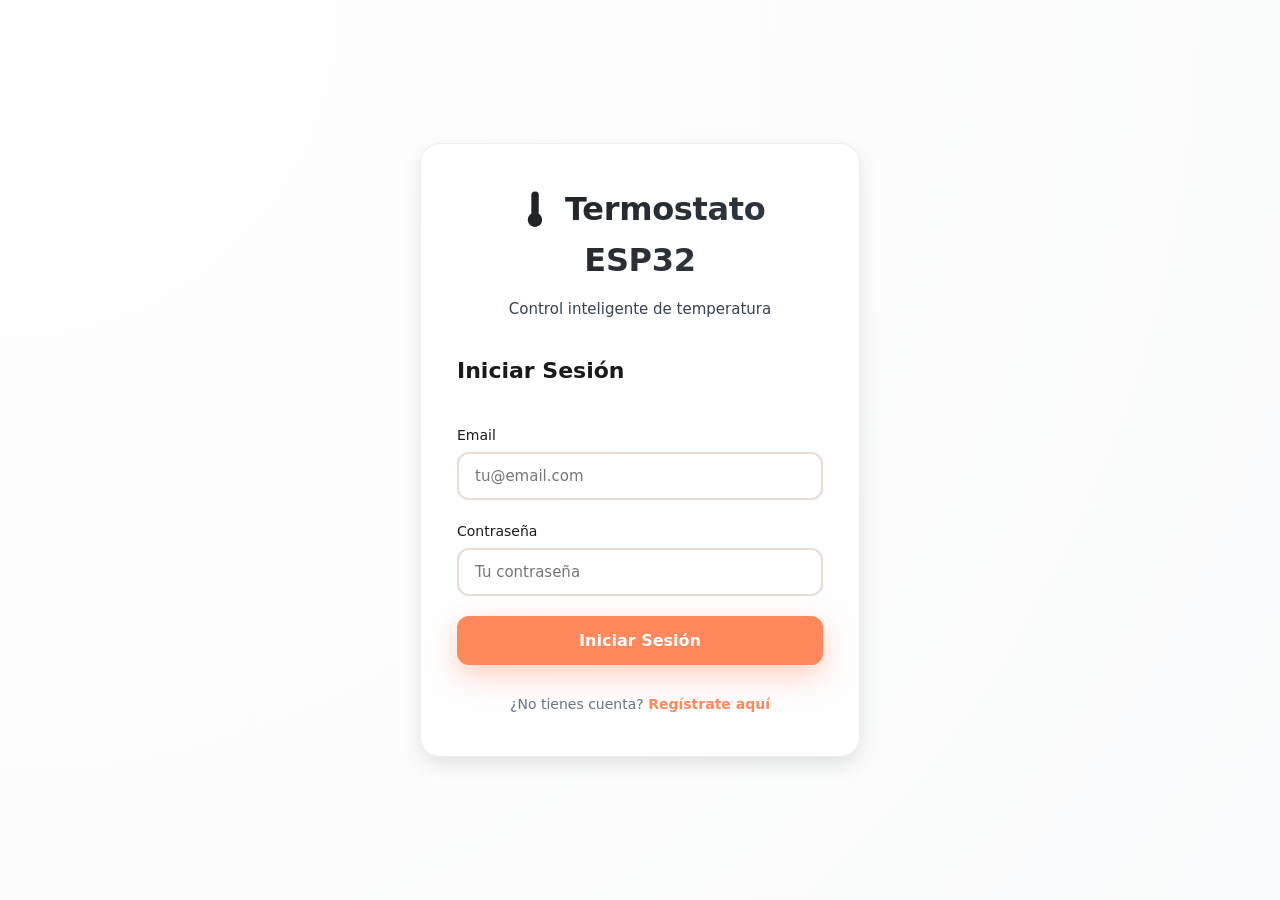
==== commit f9ccb963: "feat: replace backgrounds with clean gradient, remove textures Co-Authored-By: Claude Sonnet 4.5 <no" ====
--- a/dashboard.html
+++ b/dashboard.html
@@ -13,8 +13,6 @@
   <link rel="stylesheet" href="css/dashboard.css" />
 </head>
 <body>
-  <div class="bg-grid"></div>
-  <div class="grain-texture"></div>
   <div class="app">
     <header class="topbar">
       <div class="title-block">
--- a/css/dashboard.css
+++ b/css/dashboard.css
@@ -1,30 +1,51 @@
 :root {
-  /* Nature Distilled Palette */
-  --color-terracotta: #C67B5C;
-  --color-arcilla: #B5651D;
-  --color-arena: #F5F0E1;
-  --color-crema: #FAF7F2;
-  --color-tierra: #3D2F2A;
-  --color-madera: #8B7355;
-  --color-verde-salvia: #7A9B76;
+  /* Colors - Glass Premium Palette */
+  --color-coral: #FF875C;
+  --color-coral-hover: #FF6B3D;
+  --color-white: #FFFFFF;
+  --color-off-white: #F9FAFB;
+  --color-gray-100: #F3F4F6;
+  --color-gray-200: #E5E7EB;
+  --color-gray-400: #9CA3AF;
+  --color-gray-500: #6B7280;
+  --color-gray-700: #374151;
+  --color-black: #1A1A1A;
+
+  /* Status Colors */
+  --color-success: #10B981;
+  --color-warning: #F59E0B;
+  --color-error: #EF4444;
+  --color-info: #3B82F6;
+
+  /* Glassmorphism */
+  --glass-bg: rgba(255, 255, 255, 0.75);
+  --glass-border: rgba(255, 255, 255, 0.5);
+  --glass-blur: blur(12px) saturate(180%);
+  --glass-shadow: 0 20px 60px rgba(0, 0, 0, 0.12);
+  --glass-shadow-hover: 0 25px 70px rgba(0, 0, 0, 0.15);
 
   /* Shadows */
-  --shadow-sm: 0 2px 8px rgba(61, 47, 42, 0.06);
-  --shadow-md: 0 8px 24px rgba(61, 47, 42, 0.06), 0 2px 6px rgba(61, 47, 42, 0.04);
-  --shadow-lg: 0 8px 32px rgba(61, 47, 42, 0.12);
-  --shadow-button: 0 4px 12px rgba(198, 123, 92, 0.25);
+  --shadow-sm: 0 2px 8px rgba(0, 0, 0, 0.06);
+  --shadow-md: 0 8px 20px rgba(0, 0, 0, 0.1);
+  --shadow-lg: 0 20px 60px rgba(0, 0, 0, 0.12);
+  --shadow-xl: 0 30px 80px rgba(0, 0, 0, 0.2);
+  --shadow-coral: 0 10px 30px rgba(255, 135, 92, 0.4);
+  --shadow-green: 0 0 12px rgba(16, 185, 129, 0.6);
 
   /* Border Radius */
   --radius-sm: 8px;
   --radius-md: 12px;
-  --radius-lg: 16px;
-  --radius-xl: 20px;
-
-  /* Spacing */
-  --space-sm: 8px;
-  --space-md: 16px;
-  --space-lg: 24px;
-  --space-xl: 32px;
+  --radius-lg: 20px;
+  --radius-xl: 24px;
+  --radius-full: 9999px;
+
+  /* Spacing (Increased) */
+  --space-xs: 6px;
+  --space-sm: 12px;
+  --space-md: 24px;
+  --space-lg: 36px;
+  --space-xl: 48px;
+  --space-2xl: 64px;
 
   /* Typography */
   --font-primary: 'Inter', -apple-system, BlinkMacSystemFont, 'Segoe UI', system-ui, sans-serif;
@@ -34,8 +55,9 @@
   --font-weight-bold: 700;
 
   /* Transitions */
-  --transition-quick: 200ms ease-out;
-  --transition-base: 300ms ease-out;
+  --transition-quick: 150ms cubic-bezier(0.4, 0, 0.2, 1);
+  --transition-base: 200ms cubic-bezier(0.4, 0, 0.2, 1);
+  --transition-slow: 300ms cubic-bezier(0.4, 0, 0.2, 1);
 }
 
 * {
@@ -46,9 +68,9 @@
 body {
   margin: 0;
   font-family: var(--font-primary);
-  color: var(--color-tierra);
+  color: var(--color-black);
   line-height: 1.6;
-  background: radial-gradient(circle at top left, var(--bg-1), #fff7ee 40%, var(--bg-2) 100%);
+  background: radial-gradient(circle at top left, #FFFFFF 0%, #F9FAFB 100%);
   min-height: 100vh;
   -webkit-font-smoothing: antialiased;
   -moz-osx-font-smoothing: grayscale;
@@ -65,16 +87,6 @@
   user-select: none;
 }
 
-.bg-grid {
-  position: fixed;
-  inset: 0;
-  background-image: linear-gradient(rgba(255, 125, 35, 0.08) 1px, transparent 1px),
-    linear-gradient(90deg, rgba(255, 125, 35, 0.08) 1px, transparent 1px);
-  background-size: 24px 24px;
-  pointer-events: none;
-  z-index: 0;
-}
-
 .app {
   position: relative;
   z-index: 1;
@@ -99,7 +111,7 @@
   display: flex;
   justify-content: space-between;
   align-items: center;
-  background: var(--color-crema);
+  background: var(--glass-bg);
   border-radius: 20px;
   padding: 20px 28px;
   box-shadow: var(--shadow-md);
@@ -113,7 +125,7 @@
   font-size: 28px;
   font-weight: var(--font-weight-bold);
   letter-spacing: -0.01em;
-  background: linear-gradient(135deg, var(--color-tierra) 0%, var(--color-madera) 100%);
+  background: linear-gradient(135deg, var(--color-black) 0%, var(--color-gray-700) 100%);
   -webkit-background-clip: text;
   -webkit-text-fill-color: transparent;
   background-clip: text;
@@ -121,7 +133,7 @@
 
 .user-name {
   margin: 0;
-  color: var(--color-madera);
+  color: var(--color-gray-700);
   font-size: 14px;
 }
 
@@ -138,21 +150,21 @@
 }
 
 .primary-btn {
-  background: var(--color-terracotta);
+  background: var(--color-coral);
   color: #fff;
-  box-shadow: var(--shadow-button);
+  box-shadow: var(--shadow-coral);
 }
 
 .secondary-btn {
   background: transparent;
-  color: var(--color-terracotta);
-  border: 2px solid var(--color-terracotta);
+  color: var(--color-coral);
+  border: 2px solid var(--color-coral);
 }
 
 .primary-btn:hover {
-  background: var(--color-arcilla);
+  background: var(--color-coral-hover);
   transform: translateY(-2px);
-  box-shadow: var(--shadow-button);
+  box-shadow: var(--shadow-coral);
 }
 
 .secondary-btn:hover {
@@ -183,11 +195,11 @@
   margin: 0;
   font-size: 20px;
   font-weight: var(--font-weight-semibold);
-  color: var(--color-tierra);
+  color: var(--color-black);
 }
 
 .empty-state {
-  background: var(--color-crema);
+  background: var(--glass-bg);
   border-radius: var(--radius-lg);
   padding: 72px 40px;
   text-align: center;
@@ -204,12 +216,12 @@
   margin: 0 0 8px;
   font-size: 20px;
   font-weight: var(--font-weight-semibold);
-  color: var(--color-tierra);
+  color: var(--color-black);
 }
 
 .empty-state p {
   margin: 0 0 24px;
-  color: var(--muted);
+  color: var(--color-gray-500);
 }
 
 .devices-grid {
@@ -219,7 +231,7 @@
 }
 
 .device-card {
-  background: var(--color-crema);
+  background: var(--glass-bg);
   border-radius: var(--radius-lg);
   padding: 24px;
   box-shadow: var(--shadow-md);
@@ -237,7 +249,7 @@
   left: 0;
   right: 0;
   height: 3px;
-  background: linear-gradient(90deg, var(--accent) 0%, #ff8534 100%);
+  background: linear-gradient(90deg, var(--color-coral) 0%, #ff8534 100%);
   opacity: 0;
   transition: opacity 0.3s;
 }
@@ -271,11 +283,11 @@
 }
 
 .device-status.online {
-  color: var(--success);
+  color: var(--color-success);
 }
 
 .device-status.offline {
-  color: var(--muted);
+  color: var(--color-gray-500);
 }
 
 .status-indicator {
@@ -308,7 +320,7 @@
 .device-mac {
   font-family: ui-monospace, SFMono-Regular, Menlo, Monaco, Consolas, monospace;
   font-size: 12px;
-  color: var(--muted);
+  color: var(--color-gray-500);
   margin: 0;
 }
 
@@ -333,14 +345,14 @@
 }
 
 .control-btn {
-  background: var(--color-terracotta);
+  background: var(--color-coral);
   color: #fff;
-  box-shadow: var(--shadow-button);
+  box-shadow: var(--shadow-coral);
 }
 
 .control-btn:hover {
-  background: var(--color-arcilla);
-  box-shadow: var(--shadow-button);
+  background: var(--color-coral-hover);
+  box-shadow: var(--shadow-coral);
   transform: translateY(-1px);
 }
 
@@ -350,7 +362,7 @@
 
 .unclaim-btn {
   background: #f5f5f5;
-  color: var(--muted);
+  color: var(--color-gray-500);
   border: 1.5px solid transparent;
 }
 
@@ -366,7 +378,7 @@
   width: 40px;
   height: 40px;
   border: 4px solid rgba(255, 106, 26, 0.2);
-  border-top-color: var(--accent);
+  border-top-color: var(--color-coral);
   border-radius: 50%;
   animation: spin 0.8s linear infinite;
   margin: 40px auto;
@@ -424,13 +436,13 @@
   margin: 0;
   font-size: 20px;
   font-weight: var(--font-weight-semibold);
-  color: var(--color-tierra);
+  color: var(--color-black);
 }
 
 .close-btn {
   border: none;
   background: transparent;
-  color: var(--muted);
+  color: var(--color-gray-500);
   font-size: 24px;
   cursor: pointer;
   padding: 0;
@@ -440,11 +452,11 @@
 }
 
 .close-btn:hover {
-  color: var(--ink);
+  color: var(--color-black);
 }
 
 .modal-description {
-  color: var(--muted);
+  color: var(--color-gray-500);
   font-size: 14px;
   margin: 0 0 20px;
   line-height: 1.5;
@@ -460,7 +472,7 @@
 .form-group label {
   font-weight: var(--font-weight-medium);
   font-size: 14px;
-  color: var(--color-tierra);
+  color: var(--color-black);
 }
 
 .form-group input {
@@ -479,14 +491,14 @@
 
 .form-group input:focus {
   outline: 2px solid rgba(198, 123, 92, 0.2);
-  border-color: var(--color-terracotta);
+  border-color: var(--color-coral);
   box-shadow: none;
   background: #FFFFFF;
   transform: translateY(-1px);
 }
 
 .form-group small {
-  color: var(--muted);
+  color: var(--color-gray-500);
   font-size: 12px;
 }
 
@@ -497,7 +509,7 @@
   padding: 12px 14px;
   border-radius: 10px;
   font-size: 14px;
-  border: 2px solid var(--color-arcilla);
+  border: 2px solid var(--color-coral-hover);
   margin-bottom: 16px;
 }
 
@@ -521,19 +533,9 @@
   }
 }
 
-/* Grain Texture Overlay */
-.grain-texture {
-  position: fixed;
-  inset: 0;
-  background-image: url('data:image/svg+xml;utf8,<svg viewBox="0 0 200 200" xmlns="http://www.w3.org/2000/svg"><filter id="noiseFilter"><feTurbulence type="fractalNoise" baseFrequency="2" numOctaves="3" stitchTiles="stitch"/></filter><rect width="100%" height="100%" filter="url(%23noiseFilter)"/></svg>');
-  opacity: 0.03;
-  pointer-events: none;
-  z-index: 1;
-}
-
 /* Accessibility - Focus Styles */
 *:focus-visible {
-  outline: 2px solid var(--color-arcilla);
+  outline: 2px solid var(--color-coral-hover);
   outline-offset: 2px;
 }
 
